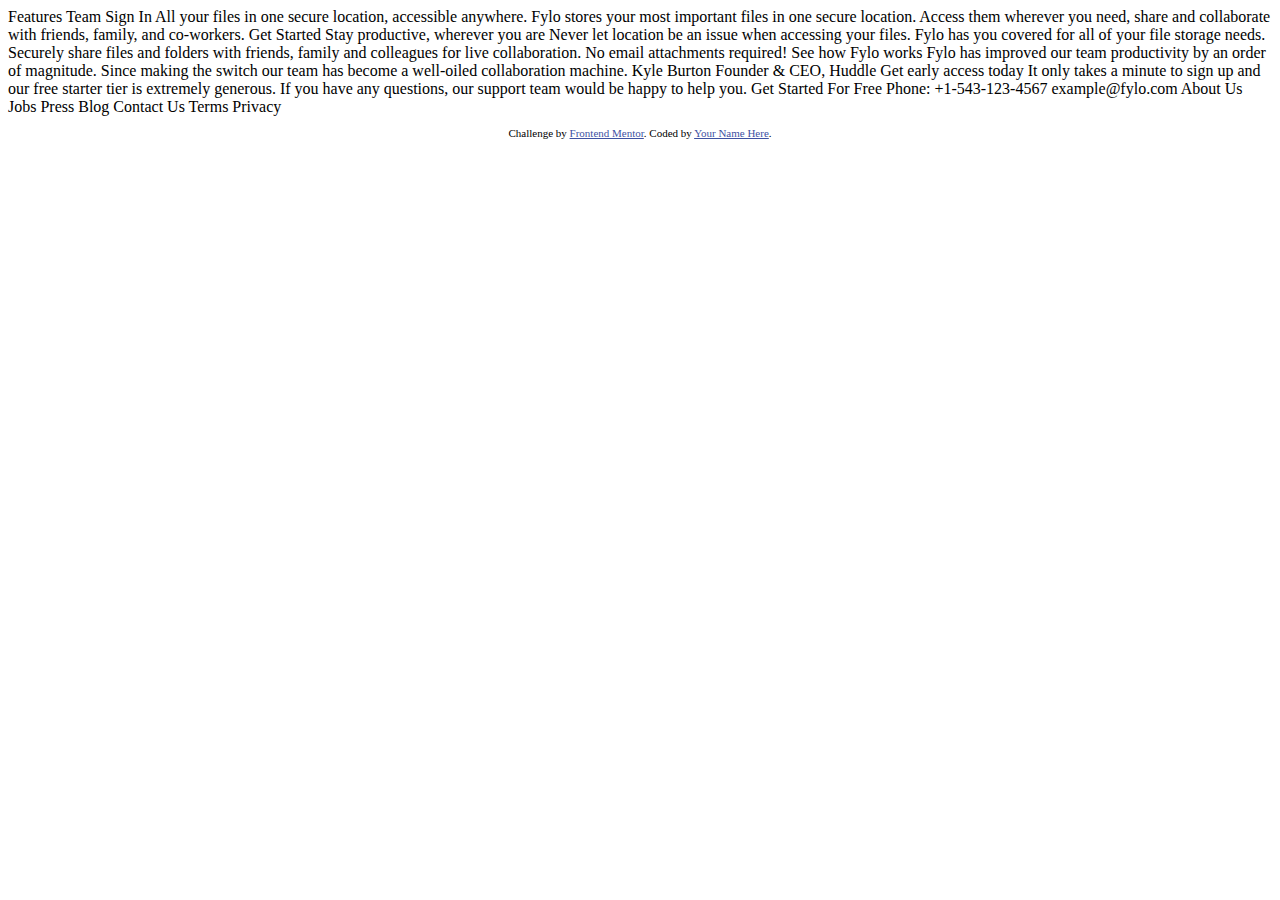
==== index.html @ 478f6ade "commit" ====
<!DOCTYPE html>
<html lang="en">
<head>
  <meta charset="UTF-8">
  <meta name="viewport" content="width=device-width, initial-scale=1.0"> <!-- displays site properly based on user's device -->

  <link rel="icon" type="image/png" sizes="32x32" href="./images/favicon-32x32.png">
  
  <title>Frontend Mentor | Fylo landing page with two column layout</title>

  <!-- Feel free to remove these styles or customise in your own stylesheet 👍 -->
  <style>
    .attribution { font-size: 11px; text-align: center; }
    .attribution a { color: hsl(228, 45%, 44%); }
  </style>
</head>
<body>

  Features
  Team
  Sign In

  All your files in one secure location, accessible anywhere.

  Fylo stores your most important files in one secure location. 
  Access them wherever you need, share and collaborate with friends, 
  family, and co-workers.

  Get Started

  Stay productive, wherever you are

  Never let location be an issue when accessing your files. Fylo has you 
  covered for all of your file storage needs.

  Securely share files and folders with friends, family and colleagues for 
  live collaboration. No email attachments required!

  See how Fylo works

  Fylo has improved our team productivity by an order of magnitude. Since 
  making the switch our team has become a well-oiled collaboration machine.

  Kyle Burton
  Founder & CEO, Huddle

  Get early access today

  It only takes a minute to sign up and our free starter tier is extremely generous. 
  If you have any questions, our support team would be happy to help you.

  Get Started For Free

  Phone: +1-543-123-4567
  example@fylo.com

  About Us
  Jobs
  Press
  Blog

  Contact Us
  Terms
  Privacy

  <footer>
    <p class="attribution">
      Challenge by <a href="https://www.frontendmentor.io?ref=challenge" target="_blank">Frontend Mentor</a>. 
      Coded by <a href="#">Your Name Here</a>.
    </p>
  </footer>
</body>
</html>
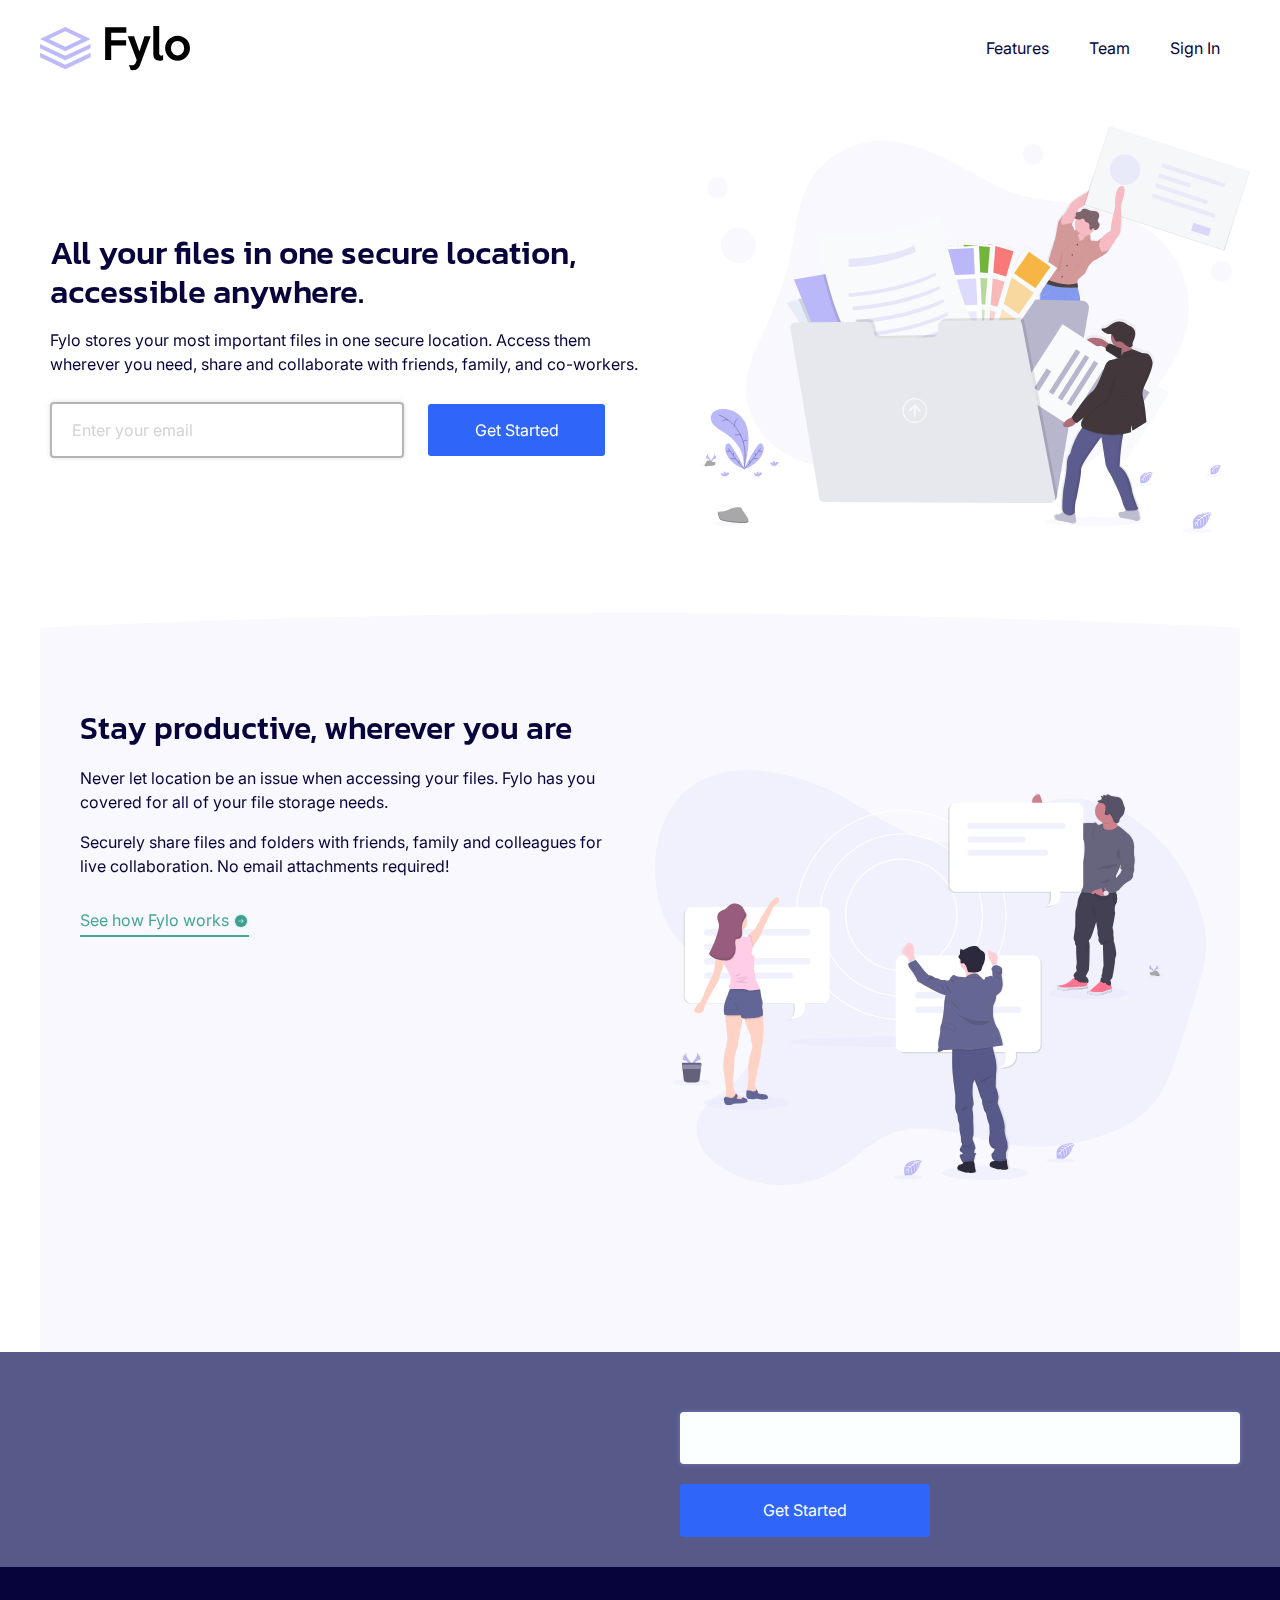
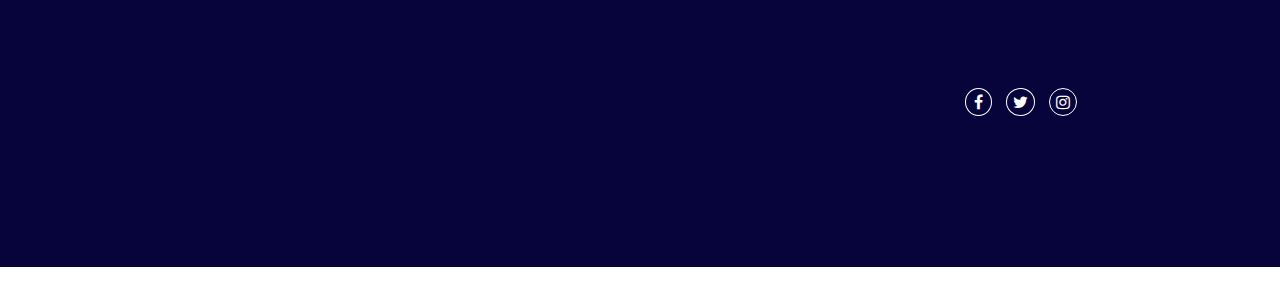
==== commit bfd542f2: "modified the code" ====
--- a/index.html
+++ b/index.html
@@ -1,73 +1,287 @@
 <!DOCTYPE html>
 <html lang="en">
-<head>
-  <meta charset="UTF-8">
-  <meta name="viewport" content="width=device-width, initial-scale=1.0"> <!-- displays site properly based on user's device -->
-
-  <link rel="icon" type="image/png" sizes="32x32" href="./images/favicon-32x32.png">
-  
-  <title>Frontend Mentor | Fylo landing page with two column layout</title>
-
-  <!-- Feel free to remove these styles or customise in your own stylesheet 👍 -->
-  <style>
-    .attribution { font-size: 11px; text-align: center; }
-    .attribution a { color: hsl(228, 45%, 44%); }
-  </style>
-</head>
-<body>
-
-  Features
-  Team
-  Sign In
-
-  All your files in one secure location, accessible anywhere.
-
-  Fylo stores your most important files in one secure location. 
-  Access them wherever you need, share and collaborate with friends, 
-  family, and co-workers.
-
-  Get Started
-
-  Stay productive, wherever you are
-
-  Never let location be an issue when accessing your files. Fylo has you 
-  covered for all of your file storage needs.
-
-  Securely share files and folders with friends, family and colleagues for 
-  live collaboration. No email attachments required!
-
-  See how Fylo works
-
-  Fylo has improved our team productivity by an order of magnitude. Since 
-  making the switch our team has become a well-oiled collaboration machine.
-
-  Kyle Burton
-  Founder & CEO, Huddle
-
-  Get early access today
-
-  It only takes a minute to sign up and our free starter tier is extremely generous. 
-  If you have any questions, our support team would be happy to help you.
-
-  Get Started For Free
-
-  Phone: +1-543-123-4567
-  example@fylo.com
-
-  About Us
-  Jobs
-  Press
-  Blog
-
-  Contact Us
-  Terms
-  Privacy
-
-  <footer>
-    <p class="attribution">
-      Challenge by <a href="https://www.frontendmentor.io?ref=challenge" target="_blank">Frontend Mentor</a>. 
-      Coded by <a href="#">Your Name Here</a>.
-    </p>
-  </footer>
-</body>
-</html>+  <head>
+    <meta charset="UTF-8" />
+    <meta http-equiv="X-UA-Compatible" content="IE=edge" />
+    <meta name="viewport" content="width=device-width, initial-scale=1.0" />
+    <meta
+      name="description"
+      content="Fylo stores your most important files in one secure location."
+    />
+
+    <title>Fylo - A fast and secure cloud to store your files</title>
+    <link rel="preconnect" href="https://fonts.googleapis.com" />
+    <link rel="preconnect" href="https://fonts.gstatic.com" crossorigin />
+    <link
+      href="https://fonts.googleapis.com/css2?family=Heebo:wght@400;500;600&family=Inter:wght@400;500&family=Kanit:wght@400;500;600&family=Montserrat:wght@400;500&family=Overpass:wght@400;500;600&display=swap"
+      rel="stylesheet"
+    />
+
+    <link rel="stylesheet" href="./css/normalize.css" />
+    <link rel="stylesheet" href="./css/style.css" />
+
+    <link
+      rel="stylesheet"
+      href="https://cdnjs.cloudflare.com/ajax/libs/font-awesome/4.7.0/css/font-awesome.min.css"
+    />
+
+    <link rel="stylesheet" href="https://unpkg.com/aos@next/dist/aos.css" />
+  </head>
+  <body>
+    <header>
+      <!-- nav -->
+      <div class="nav">
+        <img src="./images/logo.svg" alt="" class="nav__logo" />
+
+        <ul class="nav__items">
+          <li><a href="#">Features</a></li>
+          <li><a href="#">Team</a></li>
+          <li><a href="#">Sign In</a></li>
+        </ul>
+      </div>
+
+      <!-- hero banner -->
+
+      <div class="hero__banner grid grid__1x2">
+        <img src="./images/illustration-1.svg" alt="" class="hero__image" />
+
+        <div
+          class="hero__content"
+          data-aos="zoom-in-right"
+          data-aos-duration="1500"
+        >
+          <h1 class="hero-heading">
+            All your files in one secure location, accessible anywhere.
+          </h1>
+          <p class="hero-description">
+            Fylo stores your most important files in one secure location. Access
+            them wherever you need, share and collaborate with friends, family,
+            and co-workers.
+          </p>
+
+          <form method="post">
+            <div class="form__input">
+              <input
+                type="email"
+                class="form__input-email form__input-emobile form__input-firstemail"
+                id="form__input-email"
+                name="email"
+                placeholder="Enter your email"
+                required
+              />
+              <button class="btn btn__secondary btn__firstemail" type="submit">
+                Get Started
+              </button>
+            </div>
+          </form>
+        </div>
+      </div>
+    </header>
+
+    <main>
+      <!-- features -->
+
+      <div class="features">
+        <div class="features__background grid grid__1x2">
+          <img
+            src="./images/illustration-2.svg"
+            alt=""
+            data-aos="zoom-in-right"
+            data-aos-duration="1500"
+            class="features__image"
+          />
+
+          <div
+            class="features__content"
+            data-aos="fade-right"
+            data-aos-duration="1500"
+          >
+            <h2 class="features-heading">Stay productive, wherever you are</h2>
+            <p class="features-description">
+              Never let location be an issue when accessing your files. Fylo has
+              you covered for all of your file storage needs.
+            </p>
+
+            <p class="features-description">
+              Securely share files and folders with friends, family and
+              colleagues for live collaboration. No email attachments required!
+            </p>
+
+            <p class="arrow__link">
+              <a href="#">
+                See how Fylo works
+                <img
+                  class="arrow__image"
+                  src="./images/icon-arrow.svg"
+                  alt=""
+                />
+              </a>
+            </p>
+
+            <!-- testimonial -->
+
+            <div
+              class="testimonial"
+              data-aos="zoom-in-right"
+              data-aos-duration="1500"
+            >
+              <img
+                src="./images/icon-quotes.svg"
+                alt=""
+                class="testimonial__quote"
+              />
+              <p class="testimonial-content">
+                Fylo has improved our team productivity by an order of
+                magnitude. Since making the switch our team has become a
+                well-oiled collaboration machine.
+              </p>
+
+              <section class="user__testimonial">
+                <img
+                  src="./images/avatar-testimonial.jpg"
+                  alt=""
+                  class="testimonial__user-avatar"
+                />
+
+                <div class="testimonial__user-profile">
+                  <p class="testimonial__user-name">Kyle Burton</p>
+                  <p class="testimonial__user-position">
+                    Founder & CEO, Huddle
+                  </p>
+                </div>
+              </section>
+            </div>
+          </div>
+        </div>
+      </div>
+
+      <!-- support -->
+
+      <div class="support">
+        <div class="support-width grid grid__1x2">
+          <div
+            class="support-content"
+            data-aos="zoom-in-right"
+            data-aos-duration="1500"
+          >
+            <h3 class="support-heading">Get early access today</h3>
+            <p>
+              It only takes a minute to sign up and our free starter tier is
+              extremely generous. If you have any questions, our support team
+              would be happy to help you.
+            </p>
+          </div>
+
+          <form method="post">
+            <div class="form__input">
+              <input
+                type="email"
+                class="form__input-email form__input-emobile form__input-secondemail"
+                id="form__input-email"
+                name="email"
+                required
+              />
+              <button class="btn btn__secondary btn__secondemail" type="submit">
+                Get Started
+              </button>
+            </div>
+          </form>
+        </div>
+      </div>
+    </main>
+
+    <!-- footer -->
+
+    <footer class="footer">
+      <div class="grid grid__1x4 footer-grid">
+        <section
+          class="footer__contact"
+          data-aos="zoom-in-up"
+          data-aos-duration="1500"
+        >
+          <svg
+            class="footer__logo"
+            width="100"
+            height="49"
+            xmlns="http://www.w3.org/2000/svg"
+            xmlns:xlink="http://www.w3.org/1999/xlink"
+          >
+            <defs><path id="a" d="M.014.03h93.96v48.29H.015z" /></defs>
+            <g fill="none" fill-rule="evenodd">
+              <path
+                d="M0 14.13v.123l27.95 13.13L56 14.209v-.033L27.95 1 0 14.13zm10.077.062L27.95 5.795l17.877 8.397-17.877 8.396-17.874-8.396zM27.95 32.483L0 19.55v4.784l27.95 12.964L56 24.289v-4.784L27.95 32.483zm0 9.703L0 29.25v4.783L27.95 47 56 33.99v-4.784l-28.05 12.98z"
+                fill="#fff"
+              />
+              <g transform="translate(72)">
+                <mask id="b" fill="white"><use xlink:href="#a" /></mask>
+                <path
+                  d="M87.56 24.152a8.1 8.1 0 0 0-2.161-5.573 7.259 7.259 0 0 0-2.34-1.673 6.864 6.864 0 0 0-2.85-.601c-1.01 0-1.961.2-2.852.601a7.257 7.257 0 0 0-2.34 1.673 8.102 8.102 0 0 0-2.16 5.574 8.102 8.102 0 0 0 2.16 5.573 7.257 7.257 0 0 0 2.34 1.672 6.864 6.864 0 0 0 2.851.602c1.01 0 1.96-.2 2.852-.602a7.259 7.259 0 0 0 2.339-1.672 8.1 8.1 0 0 0 2.16-5.574zm6.415 0c0 1.932-.357 3.723-1.07 5.373a13.098 13.098 0 0 1-2.94 4.28c-1.247 1.205-2.71 2.156-4.388 2.854-1.678.699-3.468 1.048-5.369 1.048-1.9 0-3.683-.349-5.346-1.048a13.863 13.863 0 0 1-4.366-2.876 13.351 13.351 0 0 1-2.94-4.302c-.713-1.65-1.07-3.426-1.07-5.329 0-1.873.364-3.634 1.092-5.284a13.92 13.92 0 0 1 2.962-4.325 13.671 13.671 0 0 1 4.367-2.898 13.552 13.552 0 0 1 5.301-1.048c1.901 0 3.69.35 5.369 1.048 1.678.698 3.14 1.65 4.388 2.854 1.248 1.204 2.228 2.638 2.94 4.302.713 1.665 1.07 3.449 1.07 5.351zM64.258 36.905a8.6 8.6 0 0 1-1.715.58c-.638.148-1.3.222-1.982.222a9.84 9.84 0 0 1-2.74-.379 6.003 6.003 0 0 1-2.295-1.226c-.653-.565-1.173-1.3-1.56-2.207-.385-.907-.578-2-.578-3.277V.029h6.549v29.474c0 1.07.215 1.806.646 2.207.43.401.943.602 1.537.602.742 0 1.455-.223 2.138-.669v5.262zM50.492 11.22L38.908 41.854c-.861 2.289-1.99 3.939-3.386 4.95-1.396 1.01-3.06 1.515-4.99 1.515-.297 0-.623-.022-.98-.066a7.352 7.352 0 0 1-1.025-.201l-2.138-5.975a8.486 8.486 0 0 0 1.56.557c.534.134 1.039.201 1.514.201 1.01 0 1.93-.23 2.762-.691.832-.46 1.47-1.315 1.916-2.564l.891-2.586-9.935-25.773h6.995l5.925 16.588 5.57-16.588h6.905zM23.538 7.342H6.786v8.294h16.529v5.618H6.785v15.784H.015V1.412h23.524v5.93z"
+                  fill="#fff"
+                  mask="url(#b)"
+                />
+              </g>
+            </g>
+          </svg>
+          <ul class="footer__items">
+            <li class="footer-link">
+              <a href="#"
+                ><img src="./images/icon-phone.svg" alt="" /> +1-543-123-4567
+              </a>
+            </li>
+
+            <li class="footer-link">
+              <a href="mailto:example@fylo.com"
+                ><img src="./images/icon-email.svg" alt="" />
+                example@fylo.com</a
+              >
+            </li>
+          </ul>
+        </section>
+
+        <section
+          class="footer__about"
+          data-aos="zoom-in-up"
+          data-aos-duration="1500"
+        >
+          <ul class="footer__items">
+            <li><a href="#">About Us</a></li>
+            <li><a href="#"> Jobs</a></li>
+            <li><a href="#"> Press</a></li>
+            <li><a href="#"> Blog</a></li>
+          </ul>
+        </section>
+
+        <section
+          class="footer__faq"
+          data-aos="zoom-in-up"
+          data-aos-duration="1500"
+        >
+          <ul class="footer__items">
+            <li><a href="#">Contact Us</a></li>
+            <li><a href="#"> Terms</a></li>
+            <li><a href="#"> Privacy</a></li>
+          </ul>
+        </section>
+
+        <section class="footer__socials">
+          <ul class="footer__items">
+            <li>
+              <a href="#"><i class="fa fa-facebook"></i></a>
+            </li>
+            <li>
+              <a href="#"> <i class="fa fa-twitter"></i></a>
+            </li>
+            <li>
+              <a href="#"> <i class="fa fa-instagram"></i></a>
+            </li>
+          </ul>
+        </section>
+      </div>
+    </footer>
+
+    <script src="https://unpkg.com/aos@next/dist/aos.js"></script>
+    <script>
+      AOS.init();
+    </script>
+  </body>
+</html>
--- a/css/style.css
+++ b/css/style.css
@@ -0,0 +1,568 @@
+*,
+*::before,
+*::after {
+  box-sizing: border-box;
+}
+
+::selection {
+  background: #535169;
+  color: white;
+}
+:root {
+  --color-primary: #07043b;
+  --color-secondary: #2f65f9;
+  --color-secondary-hover: #6b9bff;
+  --color-white: white;
+  --font-overpass: "Overpass", sans-serif;
+  --font-montserrat: "Montserrat", sans-serif;
+  --font-kanit: "Kanit", sans-serif;
+  --font-inter: "Inter", sans-serif;
+  --font-heebo: "Heebo", sans-serif;
+}
+
+html {
+  font-size: 62.5%;
+}
+
+body {
+  font-family: var(--font-inter);
+  font-weight: 400;
+  line-height: 1.5;
+  color: var(--color-primary);
+  font-size: 1.6rem;
+}
+
+h1,
+h2,
+h3 {
+  font-family: var(--font-kanit);
+  font-weight: 500;
+  line-height: 1.2;
+  color: var(--color-primary);
+}
+
+h1 {
+  font-size: 3.5rem;
+  margin-bottom: 1.5rem;
+}
+
+h2 {
+  font-size: 3.2rem;
+  margin-bottom: 1.8rem;
+}
+
+h3 {
+  font-size: 2.3rem;
+  margin-bottom: 1.65rem;
+}
+
+/* button */
+
+.btn {
+  padding: 1.7rem 6rem;
+  border-radius: 3px;
+}
+
+.btn__secondary {
+  background: var(--color-secondary);
+  color: white;
+  border: none;
+  transition: background 0.2s;
+}
+
+.btn__secondary:hover {
+  background: #6b9bff;
+}
+
+/* input */
+.form__input {
+}
+
+.form__input-email {
+  display: block;
+  padding: 1.7rem 2rem;
+  border-radius: 4px;
+  border: 1px solid #25234e;
+}
+
+.form__input-email:focus {
+  border-color: var(--color-secondary-hover);
+  box-shadow: 0 0 10px 2px #5673bb;
+  outline: 0;
+}
+
+.form__input-emobile {
+  width: 100%;
+  margin-bottom: 3rem;
+}
+
+.form__input .btn__secondary {
+  width: 100%;
+}
+
+@media screen and (min-width: 768px) {
+  .form__input-firstemail {
+    display: inline;
+  }
+
+  .form__input-emobile {
+    width: 50%;
+    margin-bottom: 0;
+  }
+
+  .form__input .btn__firstemail {
+    margin-left: 2rem;
+    width: 30%;
+  }
+
+  /* for the second email section on the site */
+
+  .form__input-secondemail {
+    display: block;
+    margin-bottom: 3rem;
+    width: 100%;
+  }
+
+  .form__input .btn__secondemail {
+    margin-left: 0;
+    width: 30%;
+  }
+}
+
+/* grid */
+.grid {
+  display: grid;
+  grid-template-columns: repeat(1, 1fr);
+  grid-auto-rows: minmax(10rem, auto);
+}
+
+@media screen and (min-width: 768px) {
+  .grid__1x2 {
+    display: grid;
+    grid-template-columns: repeat(2, 1fr);
+    grid-auto-rows: minmax(10rem, auto);
+  }
+
+  .grid__1x4 {
+    display: grid;
+    grid-template-columns: repeat(4, 1fr);
+    grid-auto-rows: minmax(10rem, auto);
+  }
+}
+
+/* arrow link */
+
+.arrow__link a {
+  color: #44a795;
+  font-family: "Inter", sans-serif;
+  text-decoration: none;
+  border-bottom: 2px solid #44a795;
+  padding-bottom: 0.5rem;
+  width: 50%;
+}
+
+.arrow__image {
+  vertical-align: middle;
+}
+
+/* testimonial */
+
+.testimonial {
+  border-radius: 3px;
+  box-shadow: 0 0 40px 5px rgb(223, 223, 223);
+  margin: 1rem 4rem 0;
+  padding: 3rem 3rem 2rem 3rem;
+}
+.testimonial__quote {
+  width: 20px;
+}
+
+/* user avatar and name */
+
+.user__testimonial {
+  display: flex;
+}
+
+.testimonial__user-avatar {
+  width: 50px;
+  height: 53px;
+  border-radius: 100%;
+
+  align-self: center;
+}
+
+.testimonial__user-profile {
+  margin-left: 1.5rem;
+  align-self: center;
+}
+
+.testimonial__user-name {
+  font-weight: 600;
+  margin-bottom: 0;
+}
+
+.testimonial__user-position {
+  margin-top: 0.2rem;
+  font-size: 1.2rem;
+}
+
+/* nav */
+
+.nav {
+  display: flex;
+  justify-content: space-between;
+  flex-wrap: nowrap;
+}
+
+.nav__logo {
+  width: 110px;
+  height: 35px;
+  align-self: center;
+  margin-left: 2rem;
+}
+
+.nav__items {
+  display: flex;
+
+  margin-right: 1rem;
+  padding-left: 5px;
+}
+
+.nav__items li {
+  list-style-type: none;
+  margin: 1rem;
+}
+
+.nav__items a {
+  text-decoration: none;
+  font-size: 1.4rem;
+  color: var(--color-primary);
+  transition: color 0.2s;
+}
+
+.nav__items a:hover {
+  color: #2f65f9;
+}
+
+@media screen and (max-width: 350px) {
+  .nav__items a {
+    font-size: 1.1rem;
+  }
+
+  .nav__logo {
+    width: 90px;
+    height: 28px;
+    align-self: center;
+  }
+}
+
+@media screen and (min-width: 768px) {
+  .nav__logo {
+    margin-left: 4rem;
+    width: 150px;
+    height: 45px;
+  }
+
+  .nav__items li {
+    margin: 2rem;
+  }
+
+  .nav__items {
+    margin-right: 4rem;
+    align-self: center;
+  }
+
+  .nav__items a {
+    font-size: 1.6rem;
+  }
+}
+
+/* footer */
+
+.footer {
+  background: var(--color-primary);
+  padding-top: 5rem;
+}
+
+.footer__contact {
+  padding-left: 4rem;
+}
+
+.footer__contact .footer__items {
+  padding: 0;
+}
+
+.footer__logo {
+  width: 100%;
+}
+
+.footer-link {
+  margin-bottom: 1rem;
+}
+
+.footer__items li {
+  list-style: none;
+  margin-bottom: 1rem;
+}
+
+.footer__items a {
+  text-decoration: none;
+  color: white;
+  transition: color 0.2s;
+}
+
+.footer__items a:hover {
+  color: lightblue;
+}
+
+.footer__items img {
+  margin-right: 1rem;
+}
+
+.footer__socials {
+  justify-self: center;
+}
+.footer__socials ul {
+  padding-left: 0;
+}
+.footer__socials li {
+  display: inline;
+  margin: 0.5rem;
+}
+
+.footer__items i {
+  color: white;
+  padding: 0.5rem 0.6rem;
+  border: 1px solid white;
+  border-radius: 200%;
+}
+
+i.fa-facebook {
+  color: white;
+  padding: 0.5rem 0.8rem;
+}
+
+@media screen and (min-width: 768px) {
+  .footer {
+    height: 300px;
+  }
+
+  .footer__logo {
+    white-space: nowrap;
+  }
+  .footer__socials {
+    justify-self: center;
+  }
+
+  .footer__about {
+    padding-top: 5.5rem;
+  }
+
+  .footer__faq {
+    padding-top: 5.5rem;
+  }
+
+  .footer__socials {
+    justify-self: normal;
+    padding-top: 5.5rem;
+  }
+
+  .footer__contact {
+    padding-left: 10%;
+  }
+}
+
+/* support */
+
+.support {
+  text-align: center;
+
+  padding: 3rem 10% 7rem;
+  background: #575989;
+}
+
+.support h3,
+.support p {
+  color: #fbffff;
+}
+
+.support .form__input-email {
+  border: none;
+  background: #fbffff;
+  box-shadow: 0 0 5px 0 rgb(126, 126, 175);
+  margin-top: 3rem;
+  margin-bottom: 2rem;
+}
+
+@media screen and (min-width: 768px) {
+  .support {
+    text-align: left;
+    padding: 3rem 0;
+  }
+
+  .support-width {
+    max-width: 1440px;
+    margin: 0 auto;
+  }
+
+  .support-content {
+    padding-left: 3rem;
+    padding-right: 5rem;
+    justify-self: left;
+  }
+
+  .support .btn {
+    width: 250px;
+  }
+
+  .support .form__input {
+    padding: 0 4rem;
+  }
+}
+
+/* banner */
+
+.hero__banner {
+  text-align: center;
+  padding: 3rem;
+}
+.hero__image {
+  width: 100%;
+}
+
+.hero-heading {
+  font-size: 3rem;
+}
+
+.hero__content {
+  margin-top: 3rem;
+}
+
+.hero__banner .form__input-email {
+  margin-top: 3rem;
+  margin-bottom: 2rem;
+  border: 2px solid #b4b4b4;
+  box-shadow: 0 0 5px 0 rgb(221, 221, 221);
+}
+
+.form__input-email:focus {
+  border-color: var(--color-secondary-hover);
+  box-shadow: 0 0 10px 2px #ecedf0;
+  outline: 0;
+}
+
+.hero__banner .form__input-email::placeholder {
+  color: lightgray;
+}
+
+@media screen and (min-width: 768px) {
+  .hero__banner {
+    max-width: 1440px;
+    margin: 0 auto;
+    grid-template-areas: "aside aside1";
+    text-align: left;
+  }
+
+  .hero-heading {
+    font-size: 3.3rem;
+  }
+
+  .hero__image {
+    grid-area: aside1;
+    width: 90%;
+    align-self: center;
+
+    justify-self: right;
+    margin-right: 0;
+  }
+  .hero__content {
+    align-self: center;
+    margin-left: 2rem;
+  }
+
+  .hero__description {
+    margin-bottom: 0;
+  }
+
+  .hero__banner .form__input-email {
+    margin-top: 1rem;
+    width: 60%;
+  }
+
+  .hero__content .btn {
+    padding: 1.7rem 4%;
+    white-space: nowrap;
+  }
+}
+
+/* features */
+.features {
+  text-align: center;
+  margin-top: 5rem;
+}
+
+.features__background {
+  background: url(../images/bg-curve-mobile.svg) no-repeat;
+  background-size: cover;
+  background-position: center;
+  padding: 2rem;
+}
+
+.features__image {
+  width: 95%;
+
+  margin: 6rem auto 1rem;
+}
+
+.features__content {
+  margin-top: 3rem;
+}
+
+.features__content .testimonial {
+  background-color: white;
+  text-align: left;
+  margin: 5rem 1rem 2rem;
+}
+
+.features__content .arrow__link {
+  margin-top: 3rem;
+}
+
+@media screen and (min-width: 768px) {
+  .features {
+    text-align: left;
+  }
+
+  .features__background {
+    background: url(../images/bg-curve-desktop.svg) no-repeat;
+    background-size: cover;
+    background-position: center;
+    grid-template-areas: "aside aside1";
+    padding: 4rem 2rem 10rem;
+    max-width: 1200px;
+    margin: 0 auto;
+  }
+
+  .features__image {
+    grid-area: aside1;
+    width: 95%;
+    align-self: center;
+    justify-self: right;
+  }
+
+  .features__content {
+    margin-top: 3rem;
+
+    padding-left: 2rem;
+  }
+
+  .features__content .testimonial {
+    background-color: white;
+    text-align: left;
+    margin: 5rem 3rem 2rem 0;
+  }
+
+  .features-description {
+    margin-right: 3rem;
+  }
+}
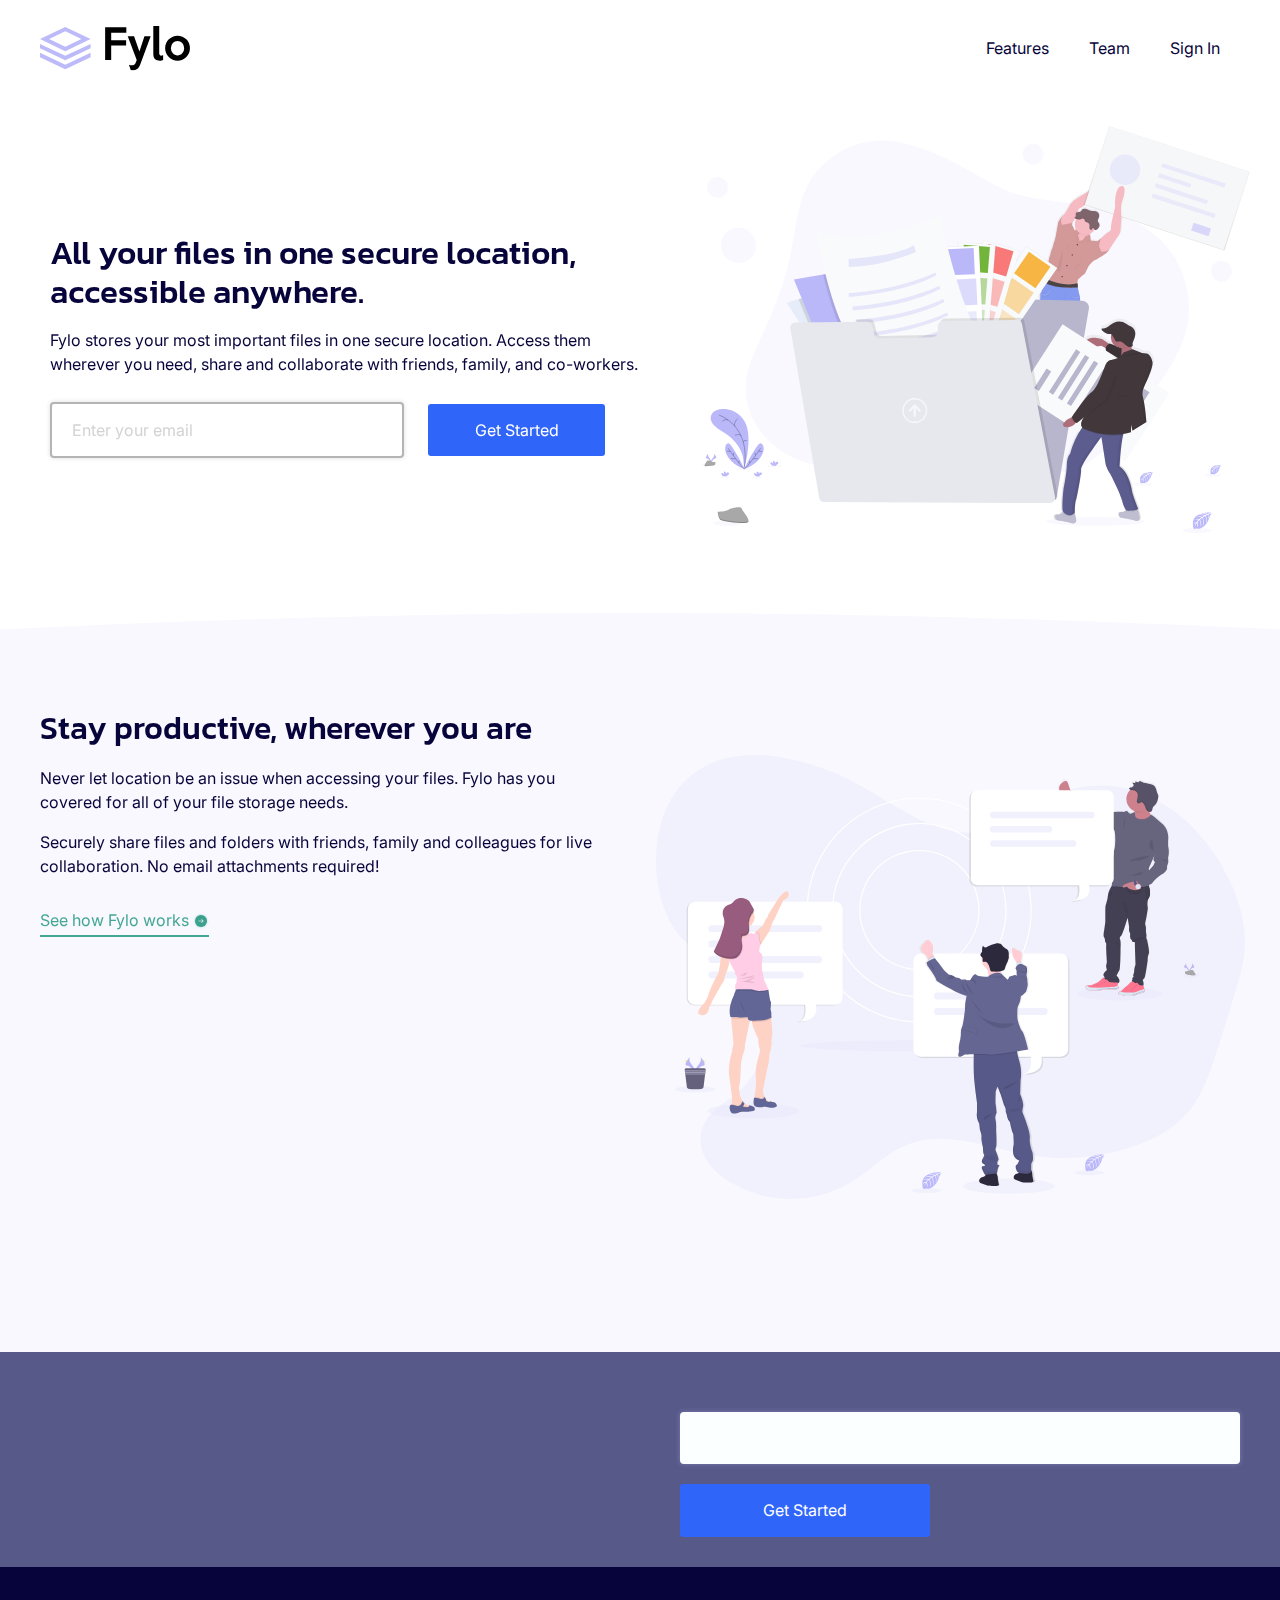
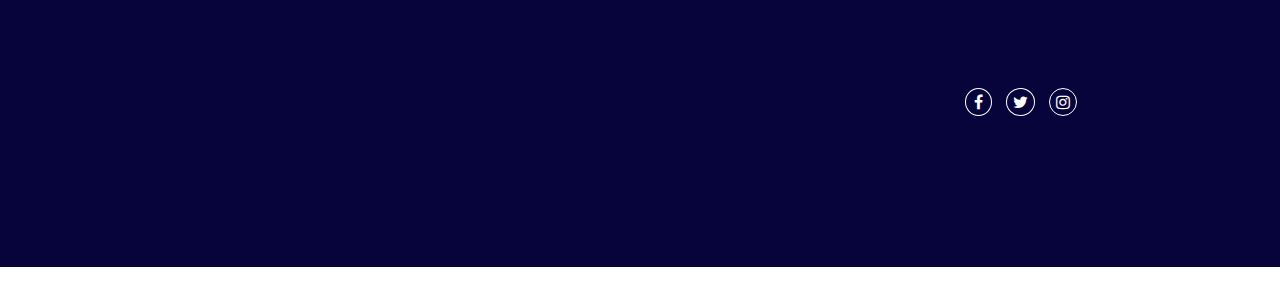
==== commit 1cab99ab: "modified the animation to 1sec" ====
--- a/index.html
+++ b/index.html
@@ -48,7 +48,7 @@
         <div
           class="hero__content"
           data-aos="zoom-in-right"
-          data-aos-duration="1500"
+          data-aos-duration="1000"
         >
           <h1 class="hero-heading">
             All your files in one secure location, accessible anywhere.
@@ -87,14 +87,14 @@
             src="./images/illustration-2.svg"
             alt=""
             data-aos="zoom-in-right"
-            data-aos-duration="1500"
+            data-aos-duration="1000"
             class="features__image"
           />
 
           <div
             class="features__content"
             data-aos="fade-right"
-            data-aos-duration="1500"
+            data-aos-duration="1000"
           >
             <h2 class="features-heading">Stay productive, wherever you are</h2>
             <p class="features-description">
@@ -123,7 +123,7 @@
             <div
               class="testimonial"
               data-aos="zoom-in-right"
-              data-aos-duration="1500"
+              data-aos-duration="1000"
             >
               <img
                 src="./images/icon-quotes.svg"
@@ -162,7 +162,7 @@
           <div
             class="support-content"
             data-aos="zoom-in-right"
-            data-aos-duration="1500"
+            data-aos-duration="1000"
           >
             <h3 class="support-heading">Get early access today</h3>
             <p>
@@ -190,14 +190,14 @@
       </div>
     </main>
 
-    <!-- footer -->
+    <!-- footer- -->
 
     <footer class="footer">
       <div class="grid grid__1x4 footer-grid">
         <section
           class="footer__contact"
           data-aos="zoom-in-up"
-          data-aos-duration="1500"
+          data-aos-duration="1000"
         >
           <svg
             class="footer__logo"
@@ -241,7 +241,7 @@
         <section
           class="footer__about"
           data-aos="zoom-in-up"
-          data-aos-duration="1500"
+          data-aos-duration="1000"
         >
           <ul class="footer__items">
             <li><a href="#">About Us</a></li>
@@ -254,7 +254,7 @@
         <section
           class="footer__faq"
           data-aos="zoom-in-up"
-          data-aos-duration="1500"
+          data-aos-duration="1000"
         >
           <ul class="footer__items">
             <li><a href="#">Contact Us</a></li>
@@ -266,13 +266,13 @@
         <section class="footer__socials">
           <ul class="footer__items">
             <li>
-              <a href="#"><i class="fa fa-facebook"></i></a>
+              <a href="www.facebook.com"><i class="fa fa-facebook"></i></a>
             </li>
             <li>
-              <a href="#"> <i class="fa fa-twitter"></i></a>
+              <a href="www.twitter.com"> <i class="fa fa-twitter"></i></a>
             </li>
             <li>
-              <a href="#"> <i class="fa fa-instagram"></i></a>
+              <a href="www.instagram.com"> <i class="fa fa-instagram"></i></a>
             </li>
           </ul>
         </section>
--- a/css/style.css
+++ b/css/style.css
@@ -74,9 +74,7 @@
   background: #6b9bff;
 }
 
-/* input */
-.form__input {
-}
+/* input- */
 
 .form__input-email {
   display: block;
@@ -506,6 +504,8 @@
   background-size: cover;
   background-position: center;
   padding: 2rem;
+  margin-left: 0;
+  margin-right: 0;
 }
 
 .features__image {
@@ -539,8 +539,6 @@
     background-position: center;
     grid-template-areas: "aside aside1";
     padding: 4rem 2rem 10rem;
-    max-width: 1200px;
-    margin: 0 auto;
   }
 
   .features__image {
